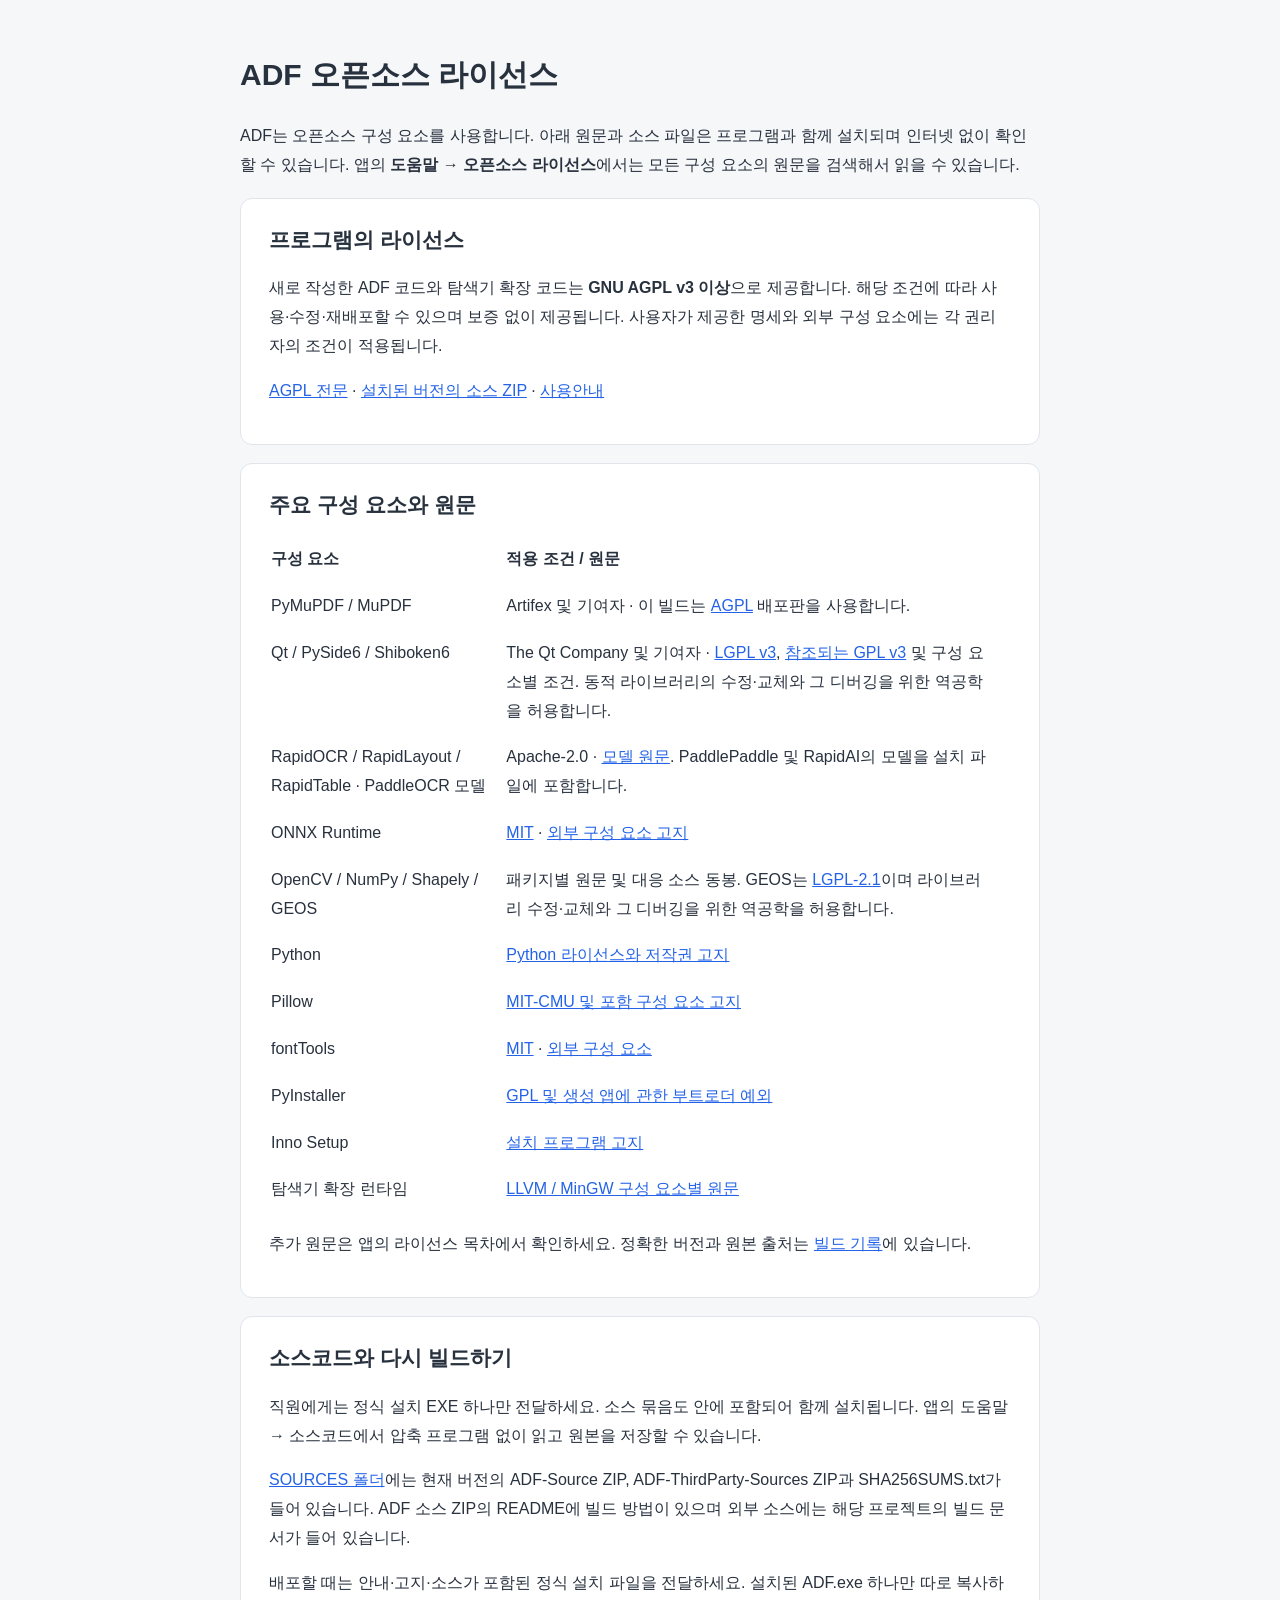
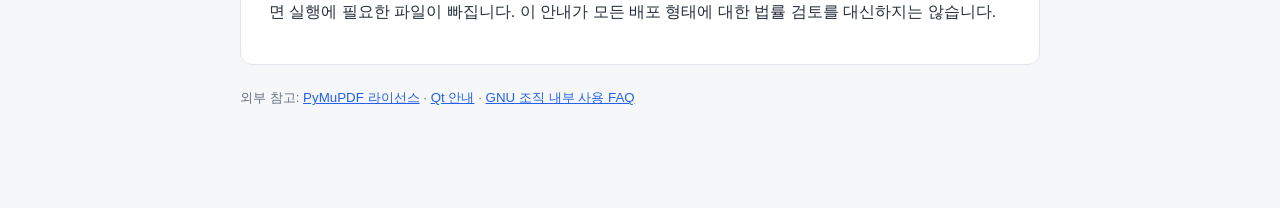
==== LICENSES/index.html @ 719e3e6f "ADF 0.3.24 최초 커밋 오프라인 동작 Windows PDF 편집기. PySide6 + PyMuPDF 기반이며 열기·편집·병합·분할·인쇄, 필기, 영역 복사, 버전 비교, O" ====
<!doctype html>
<html lang="ko"><meta charset="utf-8"><meta name="viewport" content="width=device-width, initial-scale=1">
<title>ADF 오픈소스 라이선스</title>
<style>body{max-width:800px;margin:48px auto;padding:0 24px 48px;font:16px/1.8 "Segoe UI","Malgun Gothic",sans-serif;color:#28313e;background:#f6f7f9}section{background:#fff;padding:22px 28px;margin:18px 0;border:1px solid #e0e4eb;border-radius:12px}h1{font-size:30px}h2{font-size:21px;margin:0 0 12px}a{color:#2463e8}td,th{text-align:left;vertical-align:top;padding:8px 14px 8px 0}small{color:#667180}</style>
<h1>ADF 오픈소스 라이선스</h1>
<p>ADF는 오픈소스 구성 요소를 사용합니다. 아래 원문과 소스 파일은 프로그램과 함께 설치되며 인터넷 없이 확인할 수 있습니다. 앱의 <strong>도움말 → 오픈소스 라이선스</strong>에서는 모든 구성 요소의 원문을 검색해서 읽을 수 있습니다.</p>
<section><h2>프로그램의 라이선스</h2><p>새로 작성한 ADF 코드와 탐색기 확장 코드는 <strong>GNU AGPL v3 이상</strong>으로 제공합니다. 해당 조건에 따라 사용·수정·재배포할 수 있으며 보증 없이 제공됩니다. 사용자가 제공한 명세와 외부 구성 요소에는 각 권리자의 조건이 적용됩니다.</p><p><a href="AGPL-3.0.txt">AGPL 전문</a> · <a href="../SOURCES/">설치된 버전의 소스 ZIP</a> · <a href="../docs/사용안내.html">사용안내</a></p></section>
<section><h2>주요 구성 요소와 원문</h2><table><tr><th>구성 요소</th><th>적용 조건 / 원문</th></tr>
<tr><td>PyMuPDF / MuPDF</td><td>Artifex 및 기여자 · 이 빌드는 <a href="AGPL-3.0.txt">AGPL</a> 배포판을 사용합니다.</td></tr>
<tr><td>Qt / PySide6 / Shiboken6</td><td>The Qt Company 및 기여자 · <a href="LGPL-3.0.txt">LGPL v3</a>, <a href="GPL-3.0.txt">참조되는 GPL v3</a> 및 구성 요소별 조건. 동적 라이브러리의 수정·교체와 그 디버깅을 위한 역공학을 허용합니다.</td></tr>
<tr><td>RapidOCR / RapidLayout / RapidTable · PaddleOCR 모델</td><td>Apache-2.0 · <a href="PaddleOCR-APACHE-2.0.txt">모델 원문</a>. PaddlePaddle 및 RapidAI의 모델을 설치 파일에 포함합니다.</td></tr>
<tr><td>ONNX Runtime</td><td><a href="onnxruntime/onnxruntime/LICENSE">MIT</a> · <a href="onnxruntime/onnxruntime/ThirdPartyNotices.txt">외부 구성 요소 고지</a></td></tr>
<tr><td>OpenCV / NumPy / Shapely / GEOS</td><td>패키지별 원문 및 대응 소스 동봉. GEOS는 <a href="shapely/licenses/LICENSE_GEOS">LGPL-2.1</a>이며 라이브러리 수정·교체와 그 디버깅을 위한 역공학을 허용합니다.</td></tr>
<tr><td>Python</td><td><a href="Python-LICENSE.txt">Python 라이선스와 저작권 고지</a></td></tr>
<tr><td>Pillow</td><td><a href="Pillow/licenses/LICENSE">MIT-CMU 및 포함 구성 요소 고지</a></td></tr>
<tr><td>fontTools</td><td><a href="fonttools/licenses/LICENSE">MIT</a> · <a href="fonttools/licenses/LICENSE.external">외부 구성 요소</a></td></tr>
<tr><td>PyInstaller</td><td><a href="PyInstaller/licenses/COPYING.txt">GPL 및 생성 앱에 관한 부트로더 예외</a></td></tr>
<tr><td>Inno Setup</td><td><a href="Inno-Setup-LICENSE.txt">설치 프로그램 고지</a></td></tr>
<tr><td>탐색기 확장 런타임</td><td><a href="NativeShell/">LLVM / MinGW 구성 요소별 원문</a></td></tr></table>
<p>추가 원문은 앱의 라이선스 목차에서 확인하세요. 정확한 버전과 원본 출처는 <a href="build-manifest.json">빌드 기록</a>에 있습니다.</p></section>
<section><h2>소스코드와 다시 빌드하기</h2><p>직원에게는 정식 설치 EXE 하나만 전달하세요. 소스 묶음도 안에 포함되어 함께 설치됩니다. 앱의 도움말 → 소스코드에서 압축 프로그램 없이 읽고 원본을 저장할 수 있습니다.</p><p><a href="../SOURCES/">SOURCES 폴더</a>에는 현재 버전의 ADF-Source ZIP, ADF-ThirdParty-Sources ZIP과 SHA256SUMS.txt가 들어 있습니다. ADF 소스 ZIP의 README에 빌드 방법이 있으며 외부 소스에는 해당 프로젝트의 빌드 문서가 들어 있습니다.</p><p>배포할 때는 안내·고지·소스가 포함된 정식 설치 파일을 전달하세요. 설치된 ADF.exe 하나만 따로 복사하면 실행에 필요한 파일이 빠집니다. 이 안내가 모든 배포 형태에 대한 법률 검토를 대신하지는 않습니다.</p></section>
<small>외부 참고: <a href="https://pymupdf.readthedocs.io/en/latest/about.html#license-and-copyright">PyMuPDF 라이선스</a> · <a href="https://www.qt.io/development/open-source-lgpl-obligations">Qt 안내</a> · <a href="https://www.gnu.org/licenses/gpl-faq.html#InternalDistribution">GNU 조직 내부 사용 FAQ</a></small></html>
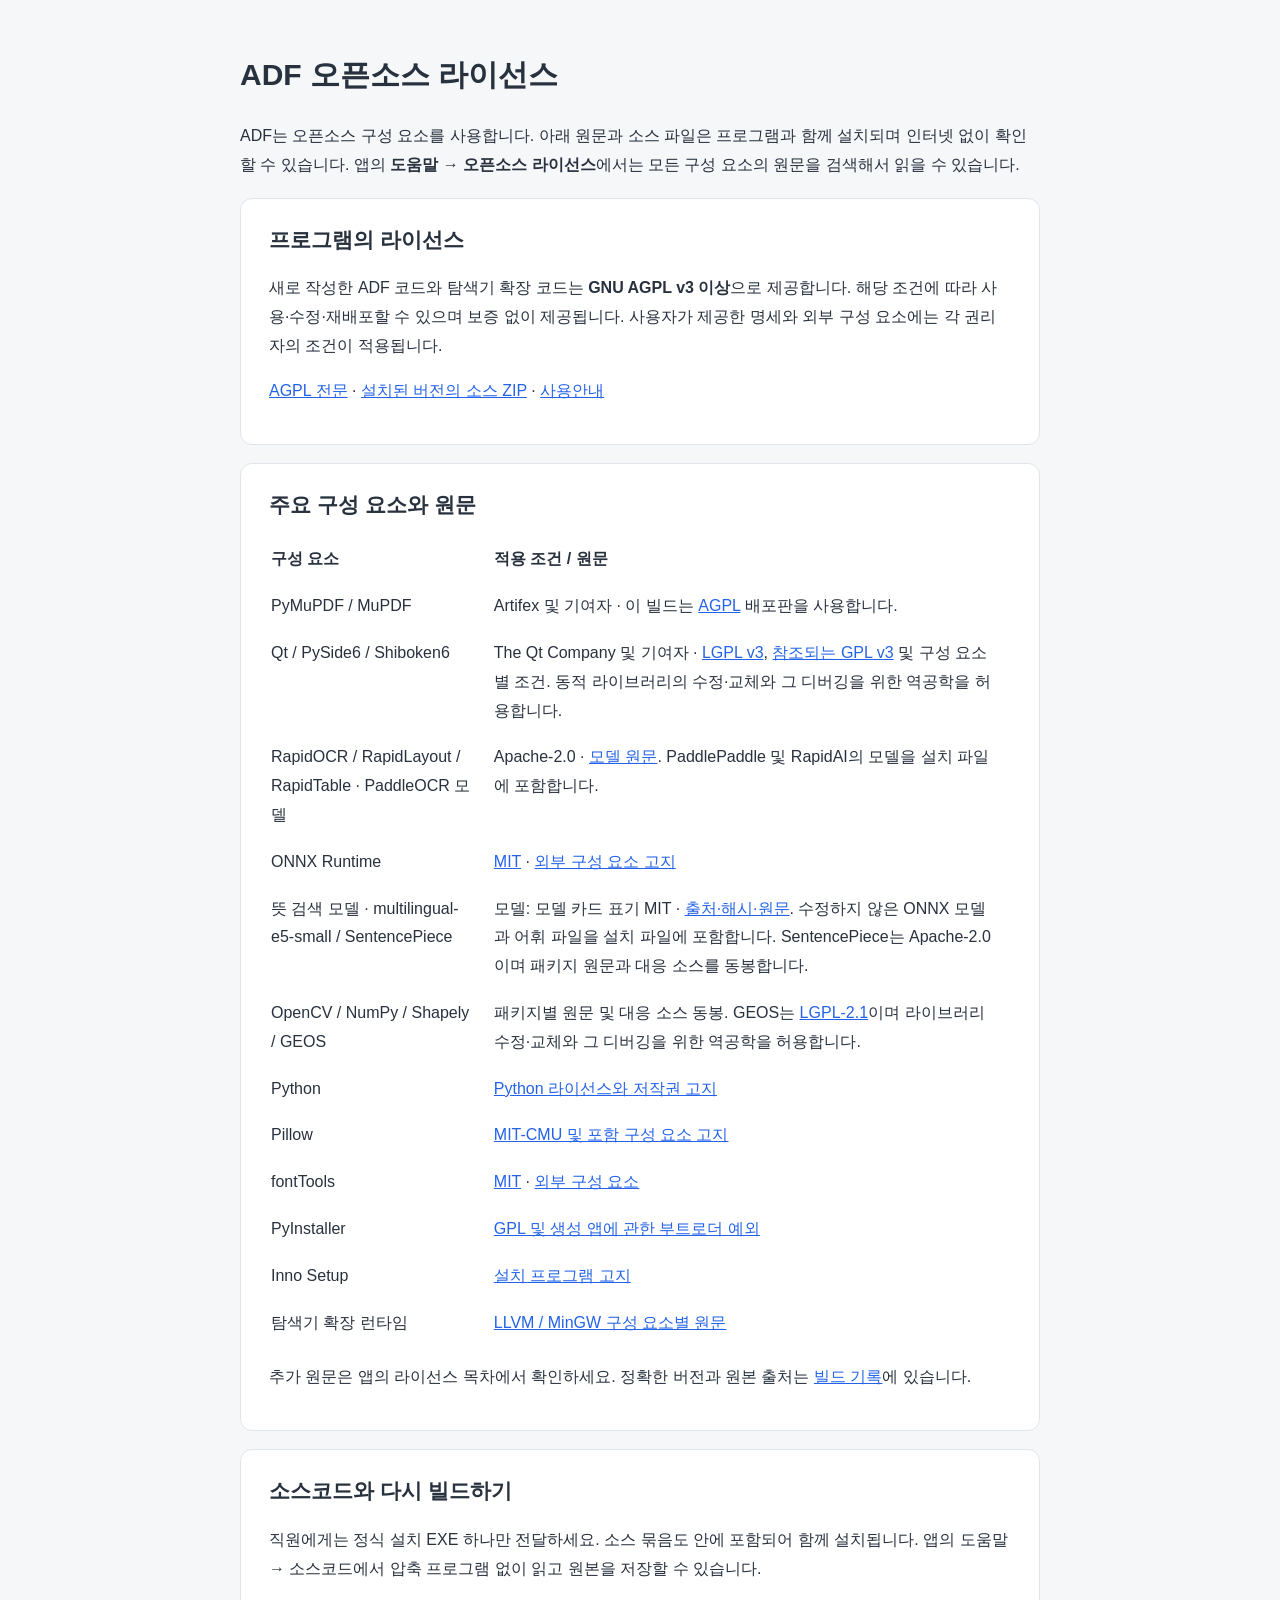
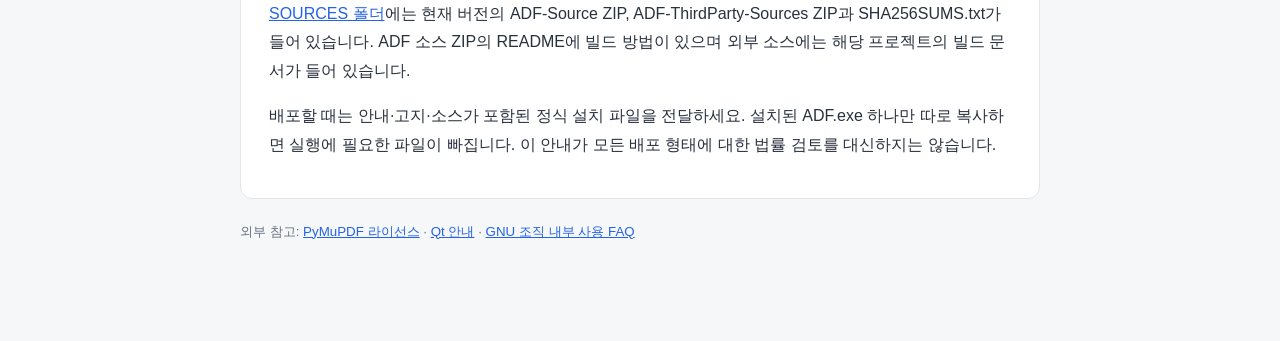
==== commit c4fa847f: "Add offline meaning-based search to the search bar - A 뜻으로 toggle in the Ctrl+F bar ranks the open d" ====
--- a/LICENSES/index.html
+++ b/LICENSES/index.html
@@ -10,6 +10,7 @@
 <tr><td>Qt / PySide6 / Shiboken6</td><td>The Qt Company 및 기여자 · <a href="LGPL-3.0.txt">LGPL v3</a>, <a href="GPL-3.0.txt">참조되는 GPL v3</a> 및 구성 요소별 조건. 동적 라이브러리의 수정·교체와 그 디버깅을 위한 역공학을 허용합니다.</td></tr>
 <tr><td>RapidOCR / RapidLayout / RapidTable · PaddleOCR 모델</td><td>Apache-2.0 · <a href="PaddleOCR-APACHE-2.0.txt">모델 원문</a>. PaddlePaddle 및 RapidAI의 모델을 설치 파일에 포함합니다.</td></tr>
 <tr><td>ONNX Runtime</td><td><a href="onnxruntime/onnxruntime/LICENSE">MIT</a> · <a href="onnxruntime/onnxruntime/ThirdPartyNotices.txt">외부 구성 요소 고지</a></td></tr>
+<tr><td>뜻 검색 모델 · multilingual-e5-small / SentencePiece</td><td>모델: 모델 카드 표기 MIT · <a href="multilingual-e5-small-NOTICE.txt">출처·해시·원문</a>. 수정하지 않은 ONNX 모델과 어휘 파일을 설치 파일에 포함합니다. SentencePiece는 Apache-2.0이며 패키지 원문과 대응 소스를 동봉합니다.</td></tr>
 <tr><td>OpenCV / NumPy / Shapely / GEOS</td><td>패키지별 원문 및 대응 소스 동봉. GEOS는 <a href="shapely/licenses/LICENSE_GEOS">LGPL-2.1</a>이며 라이브러리 수정·교체와 그 디버깅을 위한 역공학을 허용합니다.</td></tr>
 <tr><td>Python</td><td><a href="Python-LICENSE.txt">Python 라이선스와 저작권 고지</a></td></tr>
 <tr><td>Pillow</td><td><a href="Pillow/licenses/LICENSE">MIT-CMU 및 포함 구성 요소 고지</a></td></tr>
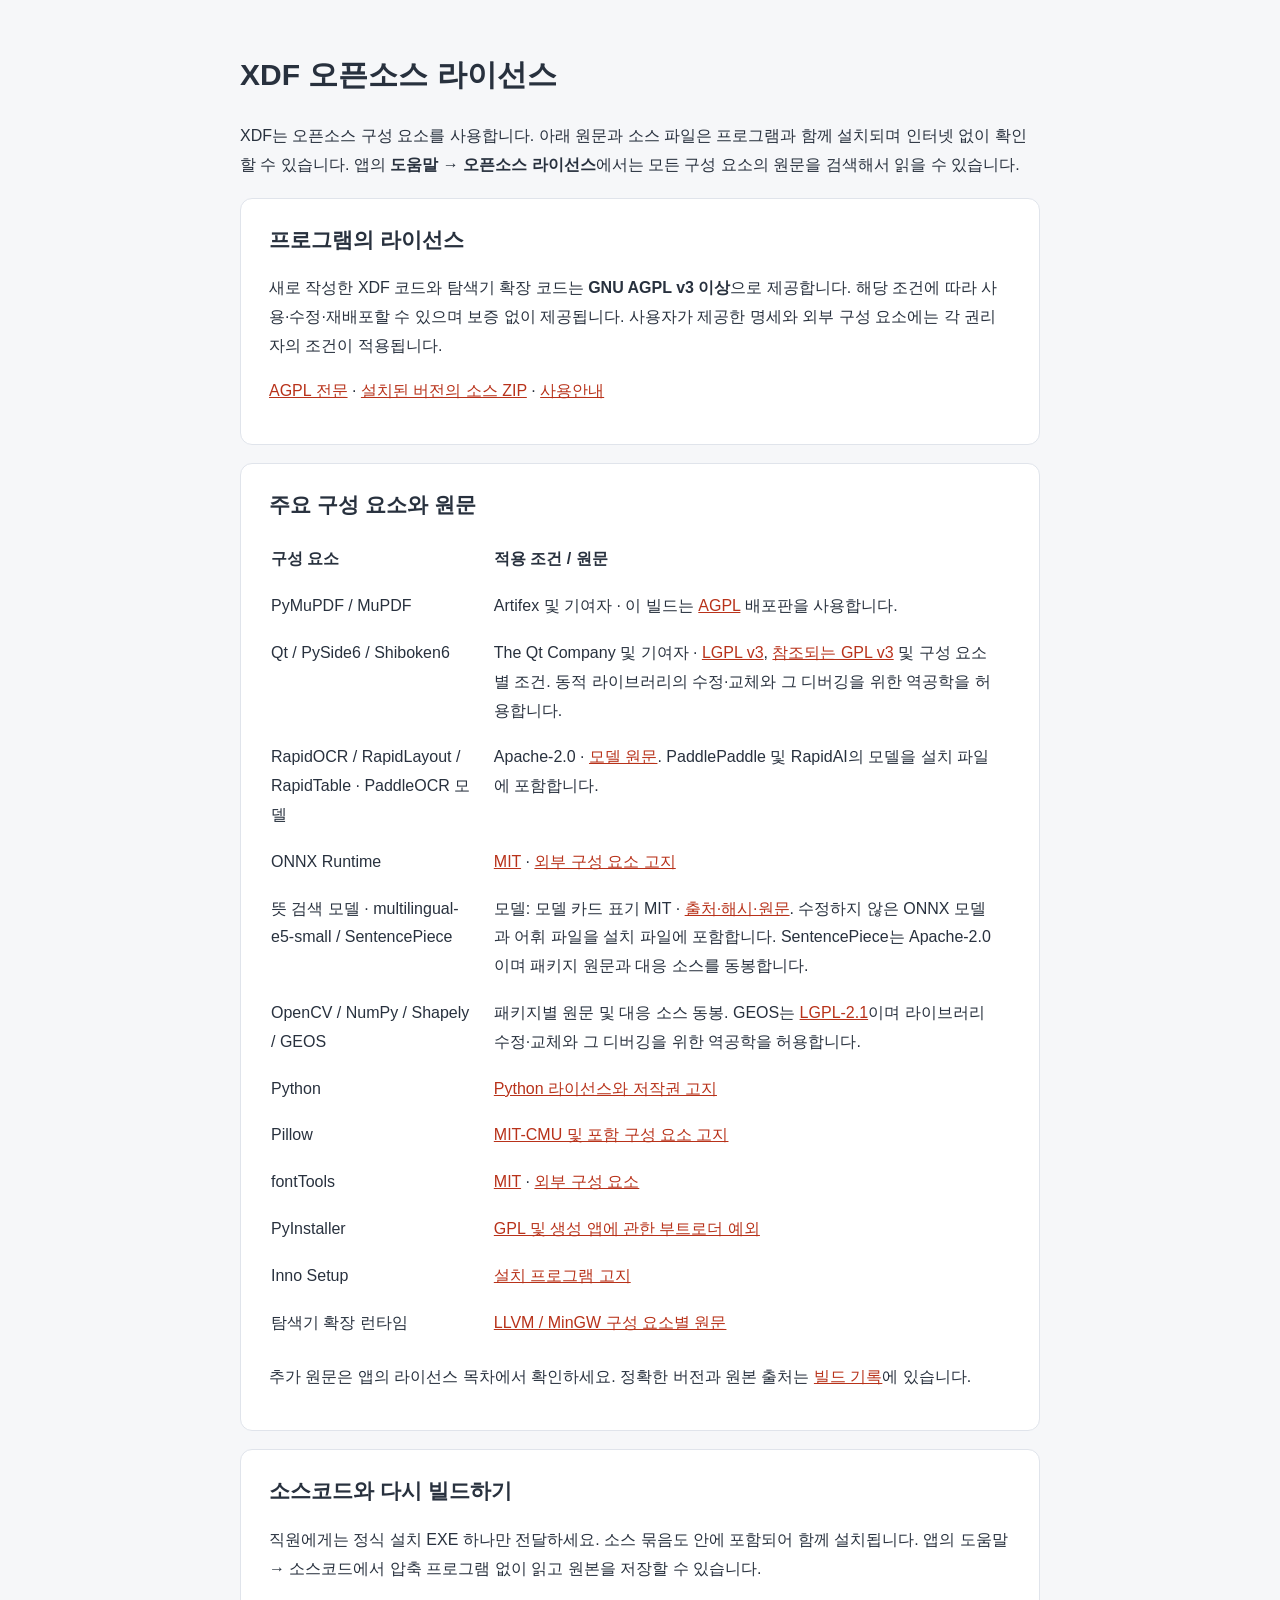
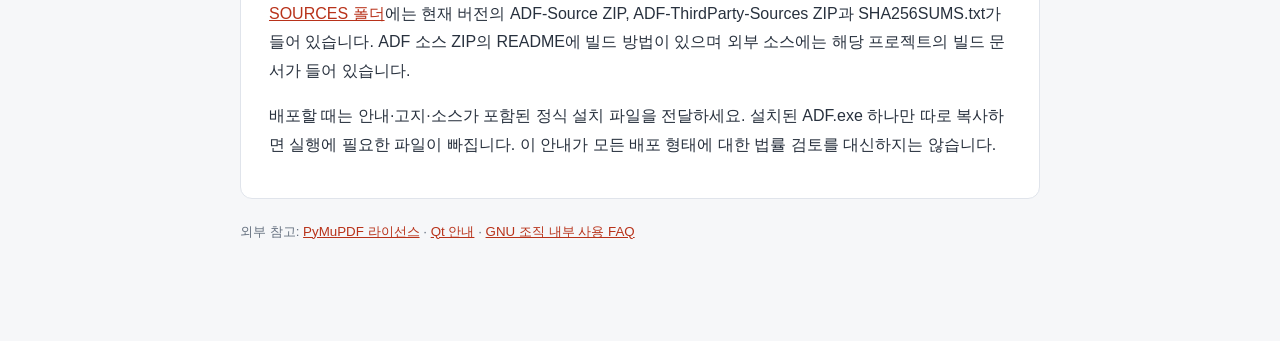
==== commit 01e7e4f6: "Restore floating editor tools and XDF identity" ====
--- a/LICENSES/index.html
+++ b/LICENSES/index.html
@@ -1,10 +1,10 @@
 <!doctype html>
 <html lang="ko"><meta charset="utf-8"><meta name="viewport" content="width=device-width, initial-scale=1">
-<title>ADF 오픈소스 라이선스</title>
-<style>body{max-width:800px;margin:48px auto;padding:0 24px 48px;font:16px/1.8 "Segoe UI","Malgun Gothic",sans-serif;color:#28313e;background:#f6f7f9}section{background:#fff;padding:22px 28px;margin:18px 0;border:1px solid #e0e4eb;border-radius:12px}h1{font-size:30px}h2{font-size:21px;margin:0 0 12px}a{color:#2463e8}td,th{text-align:left;vertical-align:top;padding:8px 14px 8px 0}small{color:#667180}</style>
-<h1>ADF 오픈소스 라이선스</h1>
-<p>ADF는 오픈소스 구성 요소를 사용합니다. 아래 원문과 소스 파일은 프로그램과 함께 설치되며 인터넷 없이 확인할 수 있습니다. 앱의 <strong>도움말 → 오픈소스 라이선스</strong>에서는 모든 구성 요소의 원문을 검색해서 읽을 수 있습니다.</p>
-<section><h2>프로그램의 라이선스</h2><p>새로 작성한 ADF 코드와 탐색기 확장 코드는 <strong>GNU AGPL v3 이상</strong>으로 제공합니다. 해당 조건에 따라 사용·수정·재배포할 수 있으며 보증 없이 제공됩니다. 사용자가 제공한 명세와 외부 구성 요소에는 각 권리자의 조건이 적용됩니다.</p><p><a href="AGPL-3.0.txt">AGPL 전문</a> · <a href="../SOURCES/">설치된 버전의 소스 ZIP</a> · <a href="../docs/사용안내.html">사용안내</a></p></section>
+<title>XDF 오픈소스 라이선스</title>
+<style>body{max-width:800px;margin:48px auto;padding:0 24px 48px;font:16px/1.8 "Segoe UI","Malgun Gothic",sans-serif;color:#28313e;background:#f6f7f9}section{background:#fff;padding:22px 28px;margin:18px 0;border:1px solid #e0e4eb;border-radius:12px}h1{font-size:30px}h2{font-size:21px;margin:0 0 12px}a{color:#b8321a}td,th{text-align:left;vertical-align:top;padding:8px 14px 8px 0}small{color:#667180}</style>
+<h1>XDF 오픈소스 라이선스</h1>
+<p>XDF는 오픈소스 구성 요소를 사용합니다. 아래 원문과 소스 파일은 프로그램과 함께 설치되며 인터넷 없이 확인할 수 있습니다. 앱의 <strong>도움말 → 오픈소스 라이선스</strong>에서는 모든 구성 요소의 원문을 검색해서 읽을 수 있습니다.</p>
+<section><h2>프로그램의 라이선스</h2><p>새로 작성한 XDF 코드와 탐색기 확장 코드는 <strong>GNU AGPL v3 이상</strong>으로 제공합니다. 해당 조건에 따라 사용·수정·재배포할 수 있으며 보증 없이 제공됩니다. 사용자가 제공한 명세와 외부 구성 요소에는 각 권리자의 조건이 적용됩니다.</p><p><a href="AGPL-3.0.txt">AGPL 전문</a> · <a href="../SOURCES/">설치된 버전의 소스 ZIP</a> · <a href="../docs/사용안내.html">사용안내</a></p></section>
 <section><h2>주요 구성 요소와 원문</h2><table><tr><th>구성 요소</th><th>적용 조건 / 원문</th></tr>
 <tr><td>PyMuPDF / MuPDF</td><td>Artifex 및 기여자 · 이 빌드는 <a href="AGPL-3.0.txt">AGPL</a> 배포판을 사용합니다.</td></tr>
 <tr><td>Qt / PySide6 / Shiboken6</td><td>The Qt Company 및 기여자 · <a href="LGPL-3.0.txt">LGPL v3</a>, <a href="GPL-3.0.txt">참조되는 GPL v3</a> 및 구성 요소별 조건. 동적 라이브러리의 수정·교체와 그 디버깅을 위한 역공학을 허용합니다.</td></tr>
